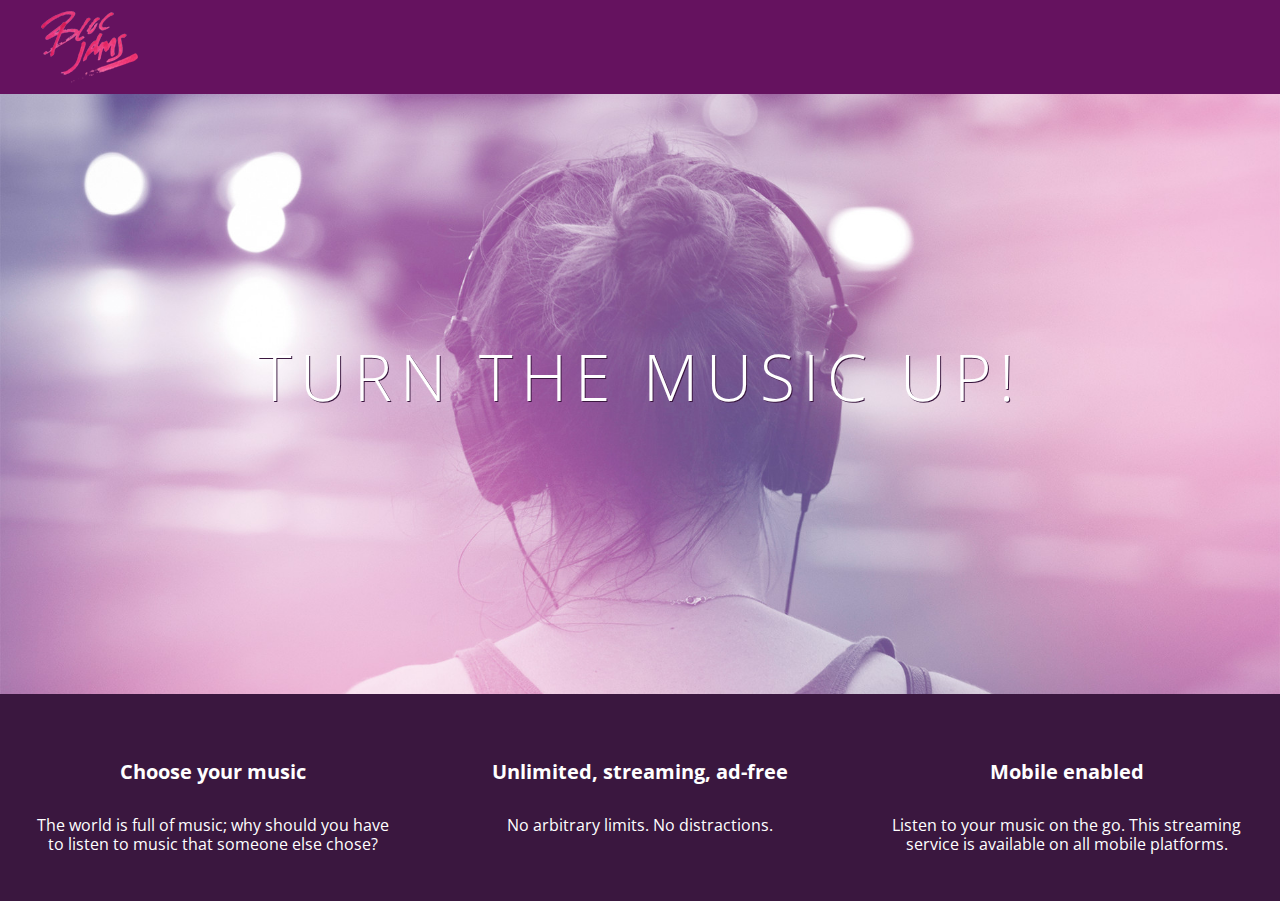
==== index.html @ c9e8aed4 "checkpoint 3 html css styles: completed" ====
<!DOCTYPE html>
<html>
  <head>
    <title>Bloc Jams</title>
    <link rel="stylesheet" type="text/css" href="http://fonts.googleapis.com/css?family=Open+Sans:400,800,600,700,300">
    <link rel="stylesheet" type="text/css" href="http://code.ionicframework.com/ionicons/2.0.1/css/ionicons.min.css">
    <link rel="stylesheet" type="text/css" href="styles/normalize.css">
    <link rel="stylesheet" type="text/css" href="styles/main.css">
  </head>
  <body class="landing">
    <nav class="navbar"> <!-- navigation bar -->
      <img src="assets/images/bloc_jams_logo.png" alt="bloc jams logo" class="logo">
    </nav>
    <section class="hero-content"> <!-- hero content -->
      <h1 class="hero-title">Turn the music up!</h1>
    </section>
    <section class="selling-points"> <!-- selling points -->
      <div class="point">
        <span class="ion-music-note"></span>
        <h5 class="point-title">Choose your music</h5>
        <p class="point-description">The world is full of music; why should you have to listen to music that someone else chose?</p>
      </div>
      <div class="point">
        <span class="ion-radio-waves"></span>
        <h5 class="point-title">Unlimited, streaming, ad-free</h5>
        <p class="point-description">No arbitrary limits. No distractions.</p>
      </div>
      <div class="point">
        <span class="ion-iphone"></span>
        <h5 class="point-title">Mobile enabled</h5>
        <p class="point-description">Listen to your music on the go. This streaming service is available on all mobile platforms.</p>
      </div>
    </section>
  </body>
</html>
---- styles/main.css ----
html {
    height: 100%; /* makes sure our HTML takes up 100% of the browser window */
    font-size: 100%;
}

body {
    font-family: 'Open Sans'; /* sets our font to the "Open Sans" typeface */
    color: white;             /* sets the text color to white */
    min-height: 100%;         /* says the height of the body must be, at minimum, 100% of the window */
}

body.landing {
    background-color: rgb(58,23,63);
}

.navbar {
    padding: 0.5rem;
    background-color: rgb(101,18,95);
}

.navbar .logo {
    position: relative;
    left: 2rem;
}

.hero-content {
  position: relative;
  min-height: 600px;
  background-image: url(../assets/images/bloc_jams_bg.jpg);
  background-repeat: no-repeat;
  background-position: center center;
  background-size: cover;
}

.hero-content .hero-title {
    position: absolute;
    top: 40%;
    -webkit-transform: translateY(-50%);
    -moz-transform: translateY(-50%);
    -ms-transform: translateY(-50%);
    transform: translateY(-50%);
    width: 100%;                    /* makes sure the title inhabits the full width of its container */
    text-align: center;             /* aligns text in the horizontal center of the element */
    font-size: 4rem;                /* specifies the size of the font in root em units */
    font-weight: 300;               /* makes the font thinner or lighter weight */
    text-transform: uppercase;      /* transforms the text to be all uppercase lettering */
    letter-spacing: 0.5rem;         /* puts 0.5 root ems worth of space between each letter */
    text-shadow: 1px 1px 0px rgb(58,23,63); /* creates a shadow underneath the text for readability over the image */
}

.selling-points {
    position: relative;
    display: table;
    width: 100%;
    -webkit-box-sizing: border-box;
    -moz-box-sizing: border-box;
    box-sizing: border-box;
}

.point {
    display: table-cell;
    position: relative;
    width: 33.3%;
    padding: 2rem;
    text-align: center;
}

.point .point-title {
    font-size: 1.25rem;
}

.ion-music-note,
.ion-radio-waves,
.ion-iphone {
    color: rgb(233,50,117);
    font-size: 5rem;
}
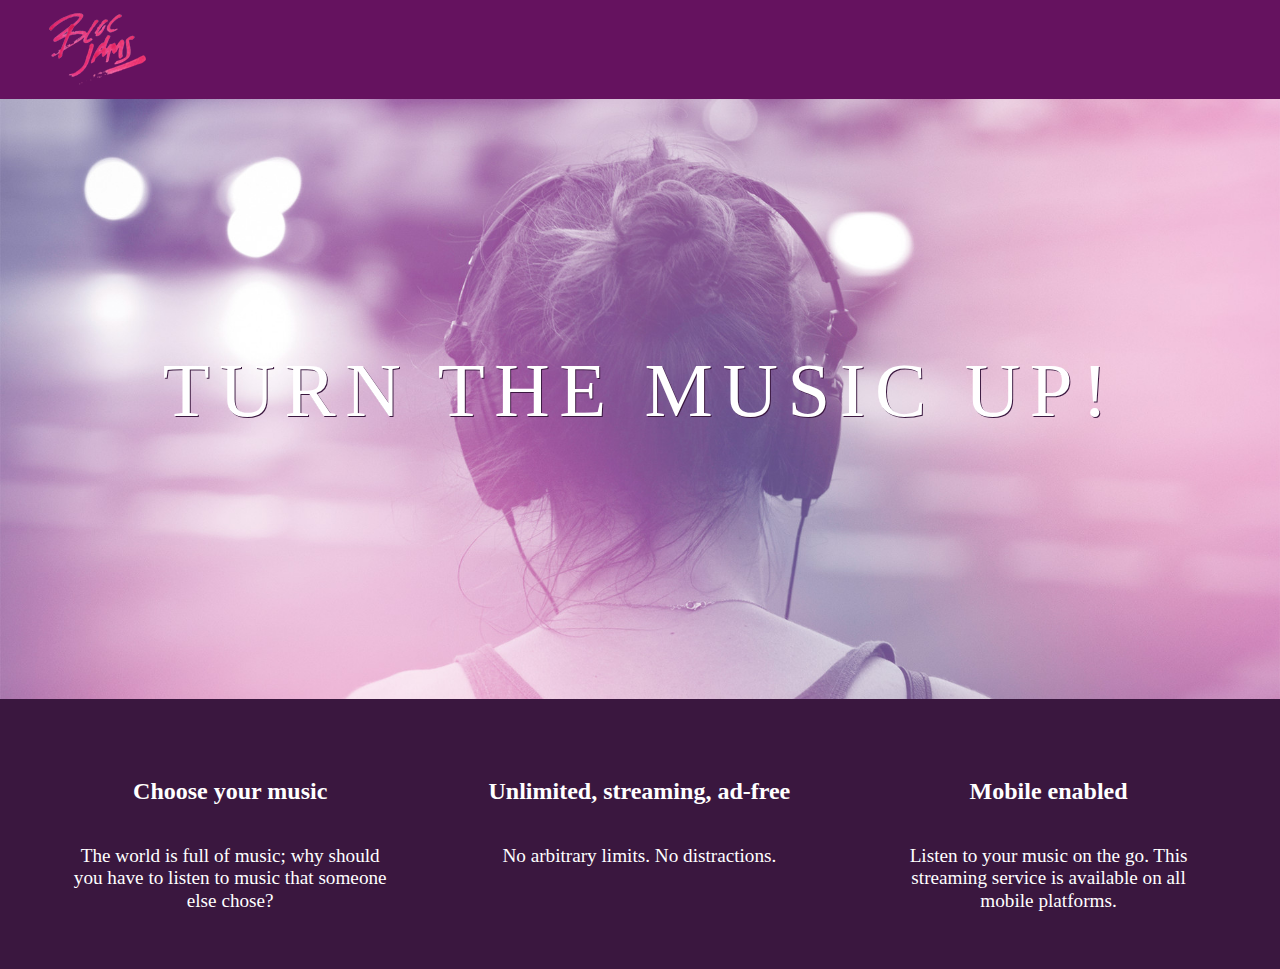
==== commit c9190480: "checkpoint 4 html css responsiveness: completed" ====
--- a/index.html
+++ b/index.html
@@ -2,10 +2,12 @@
 <html>
   <head>
     <title>Bloc Jams</title>
+    <meta name="viewport" content="width=device-width, initial-scale=1"
     <link rel="stylesheet" type="text/css" href="http://fonts.googleapis.com/css?family=Open+Sans:400,800,600,700,300">
     <link rel="stylesheet" type="text/css" href="http://code.ionicframework.com/ionicons/2.0.1/css/ionicons.min.css">
     <link rel="stylesheet" type="text/css" href="styles/normalize.css">
     <link rel="stylesheet" type="text/css" href="styles/main.css">
+    <link rel="stylesheet" type="text/css" href="styles/landing.css">
   </head>
   <body class="landing">
     <nav class="navbar"> <!-- navigation bar -->
@@ -14,18 +16,18 @@
     <section class="hero-content"> <!-- hero content -->
       <h1 class="hero-title">Turn the music up!</h1>
     </section>
-    <section class="selling-points"> <!-- selling points -->
-      <div class="point">
+    <section class="selling-points container"> <!-- selling points -->
+      <div class="point column third">
         <span class="ion-music-note"></span>
         <h5 class="point-title">Choose your music</h5>
         <p class="point-description">The world is full of music; why should you have to listen to music that someone else chose?</p>
       </div>
-      <div class="point">
+      <div class="point column third">
         <span class="ion-radio-waves"></span>
         <h5 class="point-title">Unlimited, streaming, ad-free</h5>
         <p class="point-description">No arbitrary limits. No distractions.</p>
       </div>
-      <div class="point">
+      <div class="point column third">
         <span class="ion-iphone"></span>
         <h5 class="point-title">Mobile enabled</h5>
         <p class="point-description">Listen to your music on the go. This streaming service is available on all mobile platforms.</p>
--- a/styles/main.css
+++ b/styles/main.css
@@ -1,3 +1,9 @@
+*, *::before, *::after {
+    -moz-box-sizing: border-box;
+    -webkit-box-sizing: border-box;
+    box-sizing: border-box;
+}
+
 html {
     height: 100%; /* makes sure our HTML takes up 100% of the browser window */
     font-size: 100%;
@@ -7,10 +13,6 @@
     font-family: 'Open Sans'; /* sets our font to the "Open Sans" typeface */
     color: white;             /* sets the text color to white */
     min-height: 100%;         /* says the height of the body must be, at minimum, 100% of the window */
-}
-
-body.landing {
-    background-color: rgb(58,23,63);
 }
 
 .navbar {
@@ -23,55 +25,28 @@
     left: 2rem;
 }
 
-.hero-content {
-  position: relative;
-  min-height: 600px;
-  background-image: url(../assets/images/bloc_jams_bg.jpg);
-  background-repeat: no-repeat;
-  background-position: center center;
-  background-size: cover;
+.container {
+    margin: 0 auto;
+    max-width: 64rem;
 }
 
-.hero-content .hero-title {
-    position: absolute;
-    top: 40%;
-    -webkit-transform: translateY(-50%);
-    -moz-transform: translateY(-50%);
-    -ms-transform: translateY(-50%);
-    transform: translateY(-50%);
-    width: 100%;                    /* makes sure the title inhabits the full width of its container */
-    text-align: center;             /* aligns text in the horizontal center of the element */
-    font-size: 4rem;                /* specifies the size of the font in root em units */
-    font-weight: 300;               /* makes the font thinner or lighter weight */
-    text-transform: uppercase;      /* transforms the text to be all uppercase lettering */
-    letter-spacing: 0.5rem;         /* puts 0.5 root ems worth of space between each letter */
-    text-shadow: 1px 1px 0px rgb(58,23,63); /* creates a shadow underneath the text for readability over the image */
+@media (min-width: 640px) {
+    html { font-size: 112%; }
+
+    .column {
+      float: left;
+      padding-left: 1rem;
+      padding-right: 1rem;
+    }
+
+    .column.full { width: 100%; }
+    .column.two-thirds { width: 66.7%; }
+    .column.half { width: 50%; }
+    .column.third { width: 33.3%; }
+    .column.fourth { width: 25%; }
+    .column.flow-opposite { float: right; }
 }
 
-.selling-points {
-    position: relative;
-    display: table;
-    width: 100%;
-    -webkit-box-sizing: border-box;
-    -moz-box-sizing: border-box;
-    box-sizing: border-box;
+@media (min-width: 1024px) {
+    html { font-size: 120%; }
 }
-
-.point {
-    display: table-cell;
-    position: relative;
-    width: 33.3%;
-    padding: 2rem;
-    text-align: center;
-}
-
-.point .point-title {
-    font-size: 1.25rem;
-}
-
-.ion-music-note,
-.ion-radio-waves,
-.ion-iphone {
-    color: rgb(233,50,117);
-    font-size: 5rem;
-}
--- a/styles/landing.css
+++ b/styles/landing.css
@@ -0,0 +1,49 @@
+body.landing {
+    background-color: rgb(58,23,63);
+}
+
+.hero-content {
+  position: relative;
+  min-height: 600px;
+  background-image: url(../assets/images/bloc_jams_bg.jpg);
+  background-repeat: no-repeat;
+  background-position: center center;
+  background-size: cover;
+}
+
+.hero-content .hero-title {
+    position: absolute;
+    top: 40%;
+    -webkit-transform: translateY(-50%);
+    -moz-transform: translateY(-50%);
+    -ms-transform: translateY(-50%);
+    transform: translateY(-50%);
+    width: 100%;                    /* makes sure the title inhabits the full width of its container */
+    text-align: center;             /* aligns text in the horizontal center of the element */
+    font-size: 4rem;                /* specifies the size of the font in root em units */
+    font-weight: 300;               /* makes the font thinner or lighter weight */
+    text-transform: uppercase;      /* transforms the text to be all uppercase lettering */
+    letter-spacing: 0.5rem;         /* puts 0.5 root ems worth of space between each letter */
+    text-shadow: 1px 1px 0px rgb(58,23,63); /* creates a shadow underneath the text for readability over the image */
+}
+
+.selling-points {
+    position: relative;
+}
+
+.point {
+    position: relative;
+    padding: 2rem;
+    text-align: center;
+}
+
+.point .point-title {
+    font-size: 1.25rem;
+}
+
+.ion-music-note,
+.ion-radio-waves,
+.ion-iphone {
+    color: rgb(233,50,117);
+    font-size: 5rem;
+}
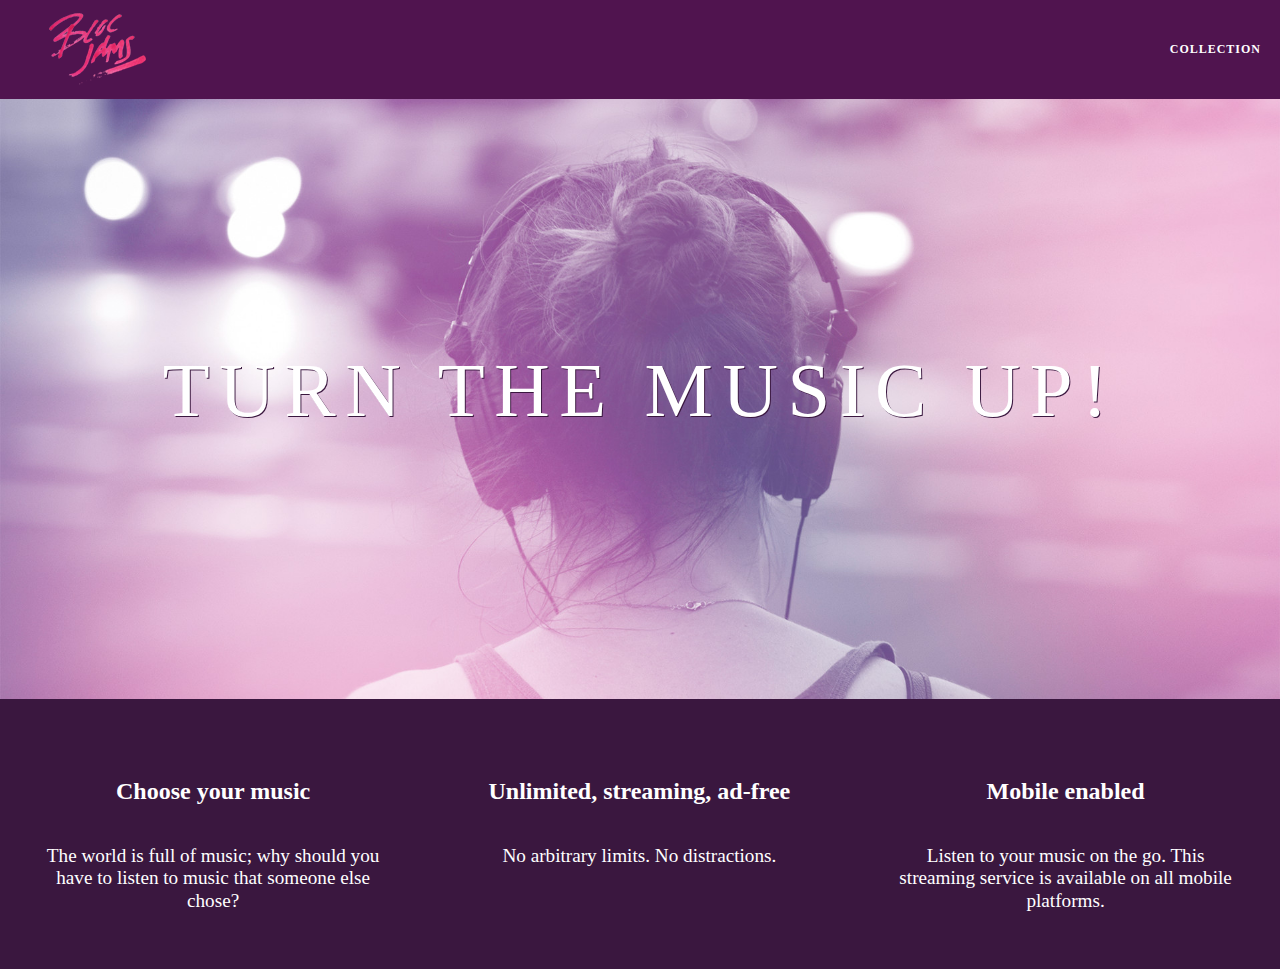
==== commit dba31fd8: "checkpoint 5 html css collection view: complete" ====
--- a/index.html
+++ b/index.html
@@ -11,12 +11,17 @@
   </head>
   <body class="landing">
     <nav class="navbar"> <!-- navigation bar -->
-      <img src="assets/images/bloc_jams_logo.png" alt="bloc jams logo" class="logo">
+      <a href="index.html" class="logo">
+        <img src="assets/images/bloc_jams_logo.png" alt="bloc jams logo">
+      </a>
+      <div class="links-container">
+        <a href="collection.html" class="navbar-link">collection</a>
+      </div>
     </nav>
     <section class="hero-content"> <!-- hero content -->
       <h1 class="hero-title">Turn the music up!</h1>
     </section>
-    <section class="selling-points container"> <!-- selling points -->
+    <section class="selling-points container clearfix"> <!-- selling points -->
       <div class="point column third">
         <span class="ion-music-note"></span>
         <h5 class="point-title">Choose your music</h5>
--- a/styles/main.css
+++ b/styles/main.css
@@ -16,13 +16,53 @@
 }
 
 .navbar {
+    position: relative;
     padding: 0.5rem;
-    background-color: rgb(101,18,95);
+    /* #1 */
+    background-color: rgba(101,18,95,0.5);
+    /* #2 */
+    z-index: 1;
 }
 
 .navbar .logo {
     position: relative;
     left: 2rem;
+    cursor: pointer;  /* produces the finger-pointer icon when you hover over the logo */
+ }
+
+ .navbar .links-container {
+     display: table;
+     position: absolute;
+     top: 0;
+     right: 0;
+     height: 100px;
+     color: white;
+     /* #3 */
+     text-decoration: none;
+ }
+
+ .links-container .navbar-link {
+     display: table-cell;
+     position: relative;
+     height: 100%;
+     padding-left: 1rem;
+     padding-right: 1rem;
+     /* #4 */
+     vertical-align: middle;
+     color: white;
+     font-size: 0.625rem;
+     letter-spacing: 0.05rem;
+     font-weight: 700;
+     text-transform: uppercase;
+     /* #3 */
+     text-decoration: none;
+     cursor: pointer;
+ }
+
+   /* #5 */
+ .links-container .navbar-link:hover {
+     color: rgb(233,50,117);
+ }
 }
 
 .container {
@@ -50,3 +90,13 @@
 @media (min-width: 1024px) {
     html { font-size: 120%; }
 }
+
+.clearfix::before,
+.clearfix::after {
+     content: " ";
+     display: table;
+}
+
+.clearfix::after {
+     clear: both;
+}
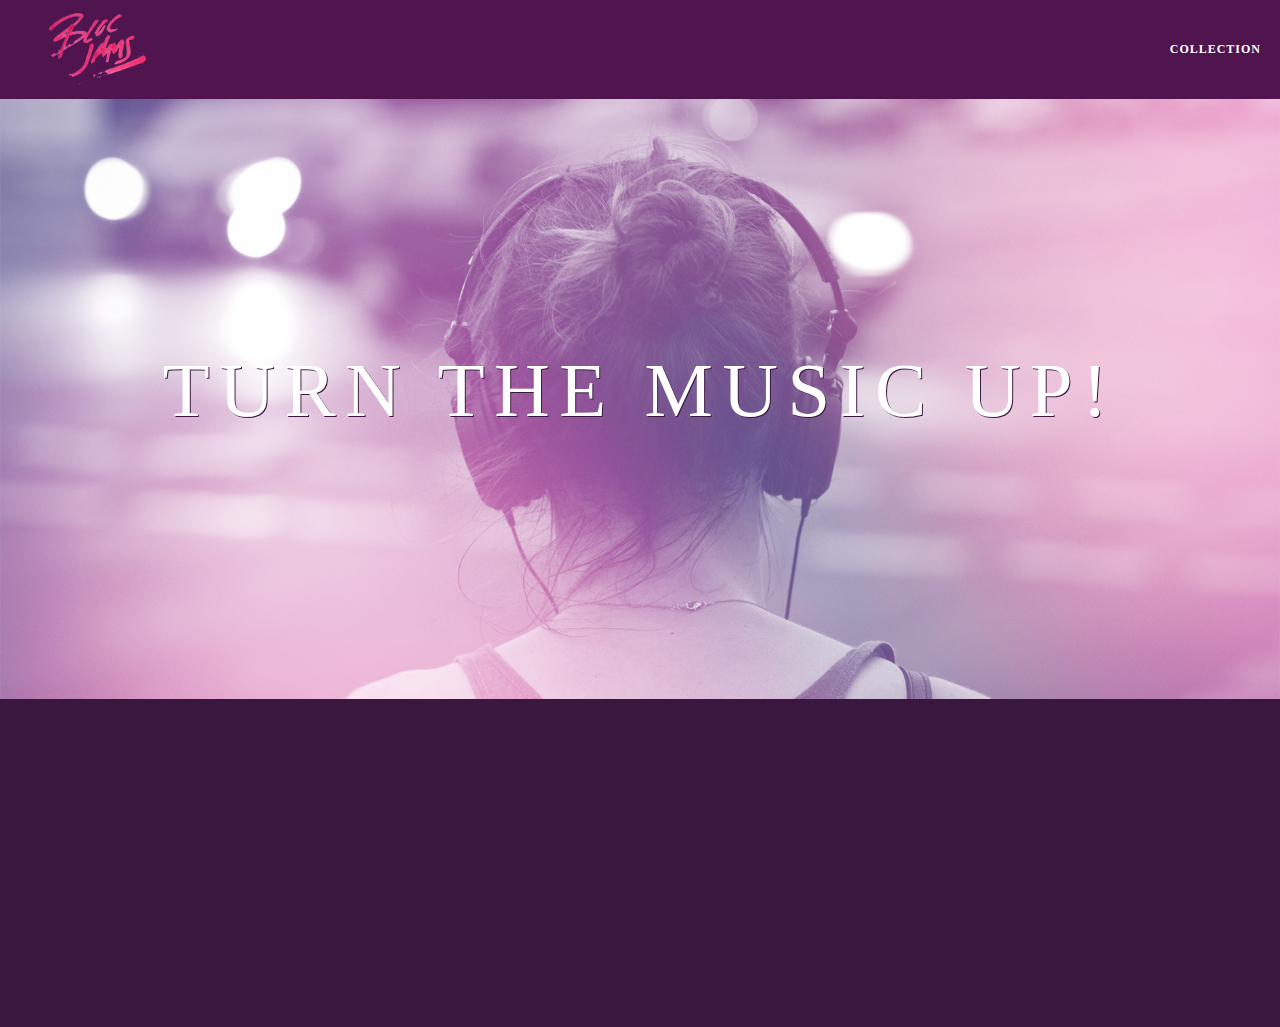
==== commit 520c2baf: "checkpoint 8 dom animation: complete" ====
--- a/index.html
+++ b/index.html
@@ -38,5 +38,6 @@
         <p class="point-description">Listen to your music on the go. This streaming service is available on all mobile platforms.</p>
       </div>
     </section>
+    <script src="scripts/landing.js"></script>
   </body>
 </html>
--- a/styles/main.css
+++ b/styles/main.css
@@ -70,6 +70,10 @@
     max-width: 64rem;
 }
 
+.container.narrow {
+    max-width: 56rem;
+}
+
 @media (min-width: 640px) {
     html { font-size: 112%; }
 
--- a/styles/landing.css
+++ b/styles/landing.css
@@ -35,6 +35,16 @@
     position: relative;
     padding: 2rem;
     text-align: center;
+    opacity: 0;
+    -webkit-transform: scaleX(0.9) translateY(3rem);
+    -moz-transform: scaleX(0.9) translateY(3rem);
+    transform: scaleX(0.9) translateY(3rem);
+    -webkit-transition: all 0.25s ease-in-out;
+    -moz-transition: all 0.25s ease-in-out;
+    transition: all 0.25s ease-in-out;
+    -webkit-transition-delay: 0.2s;
+    -moz-transition-delay: 0.2s;
+    transition-delay: 0.2s;
 }
 
 .point .point-title {
